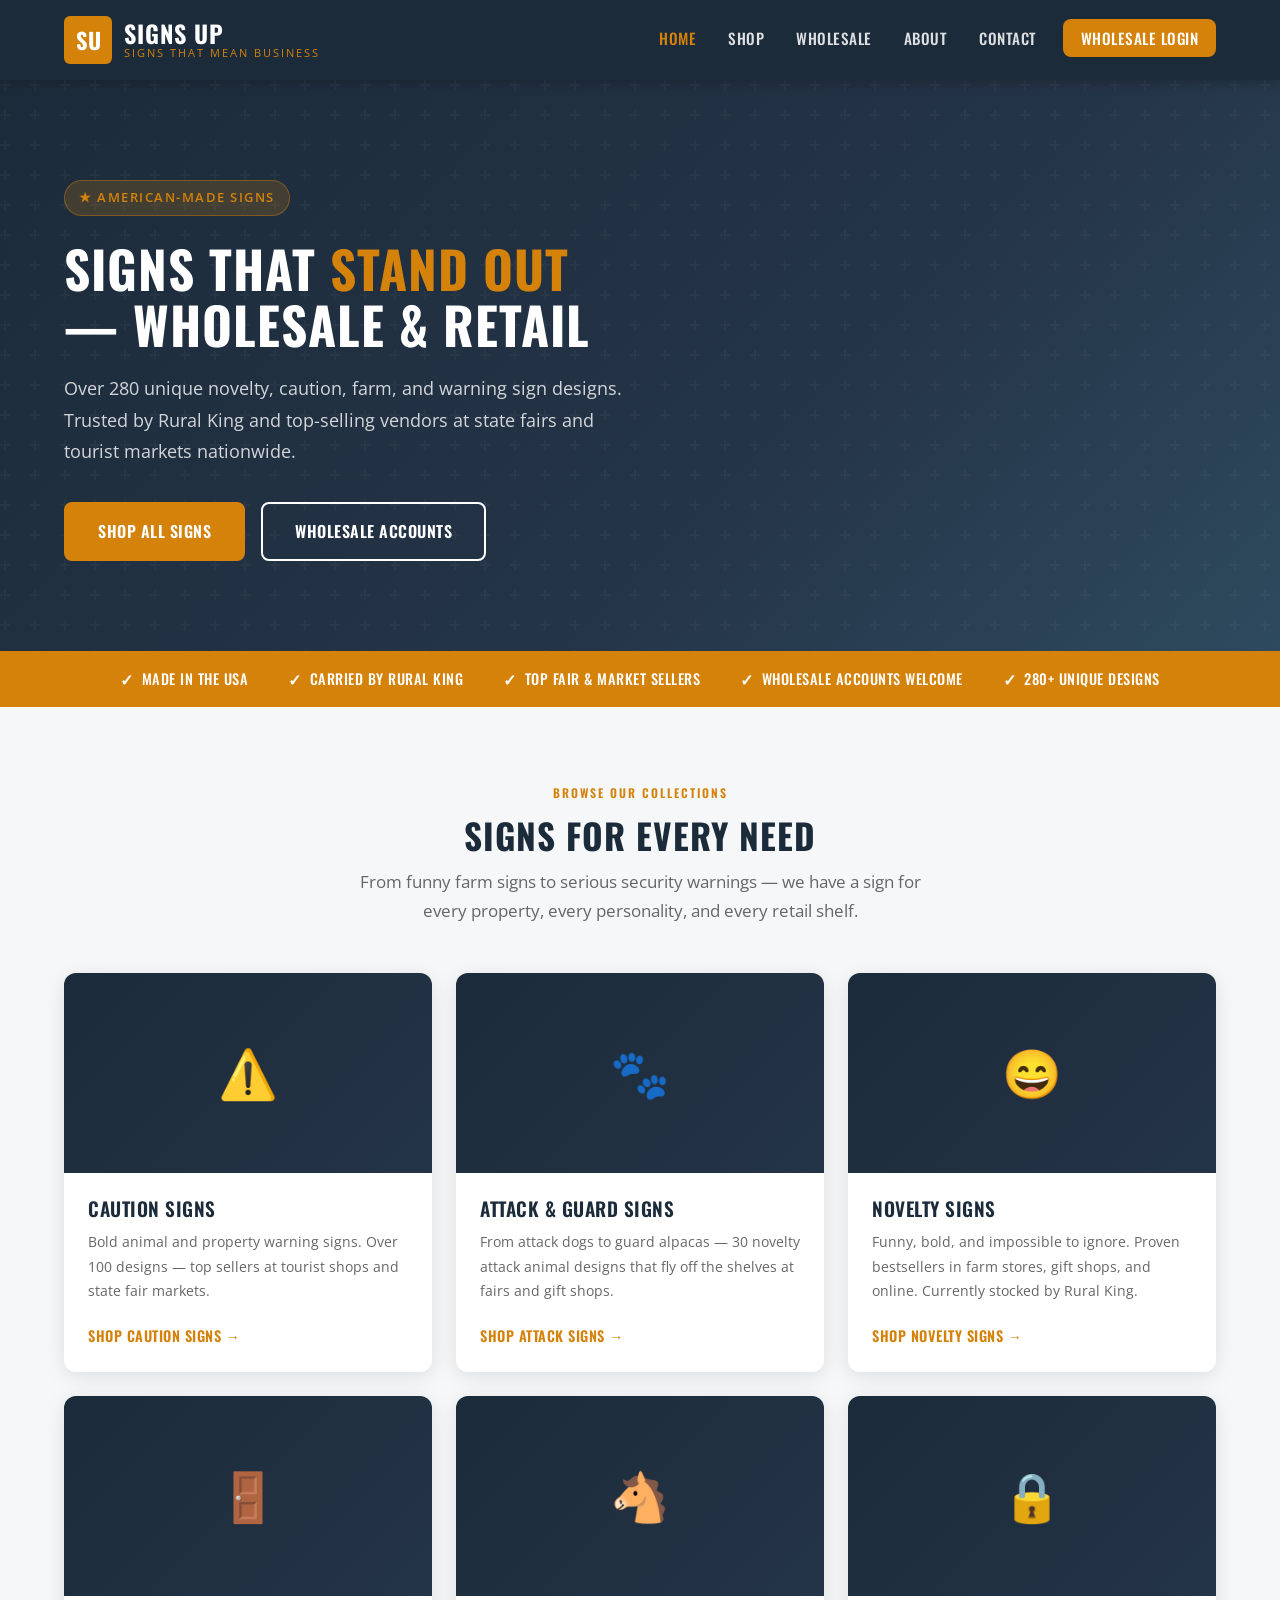
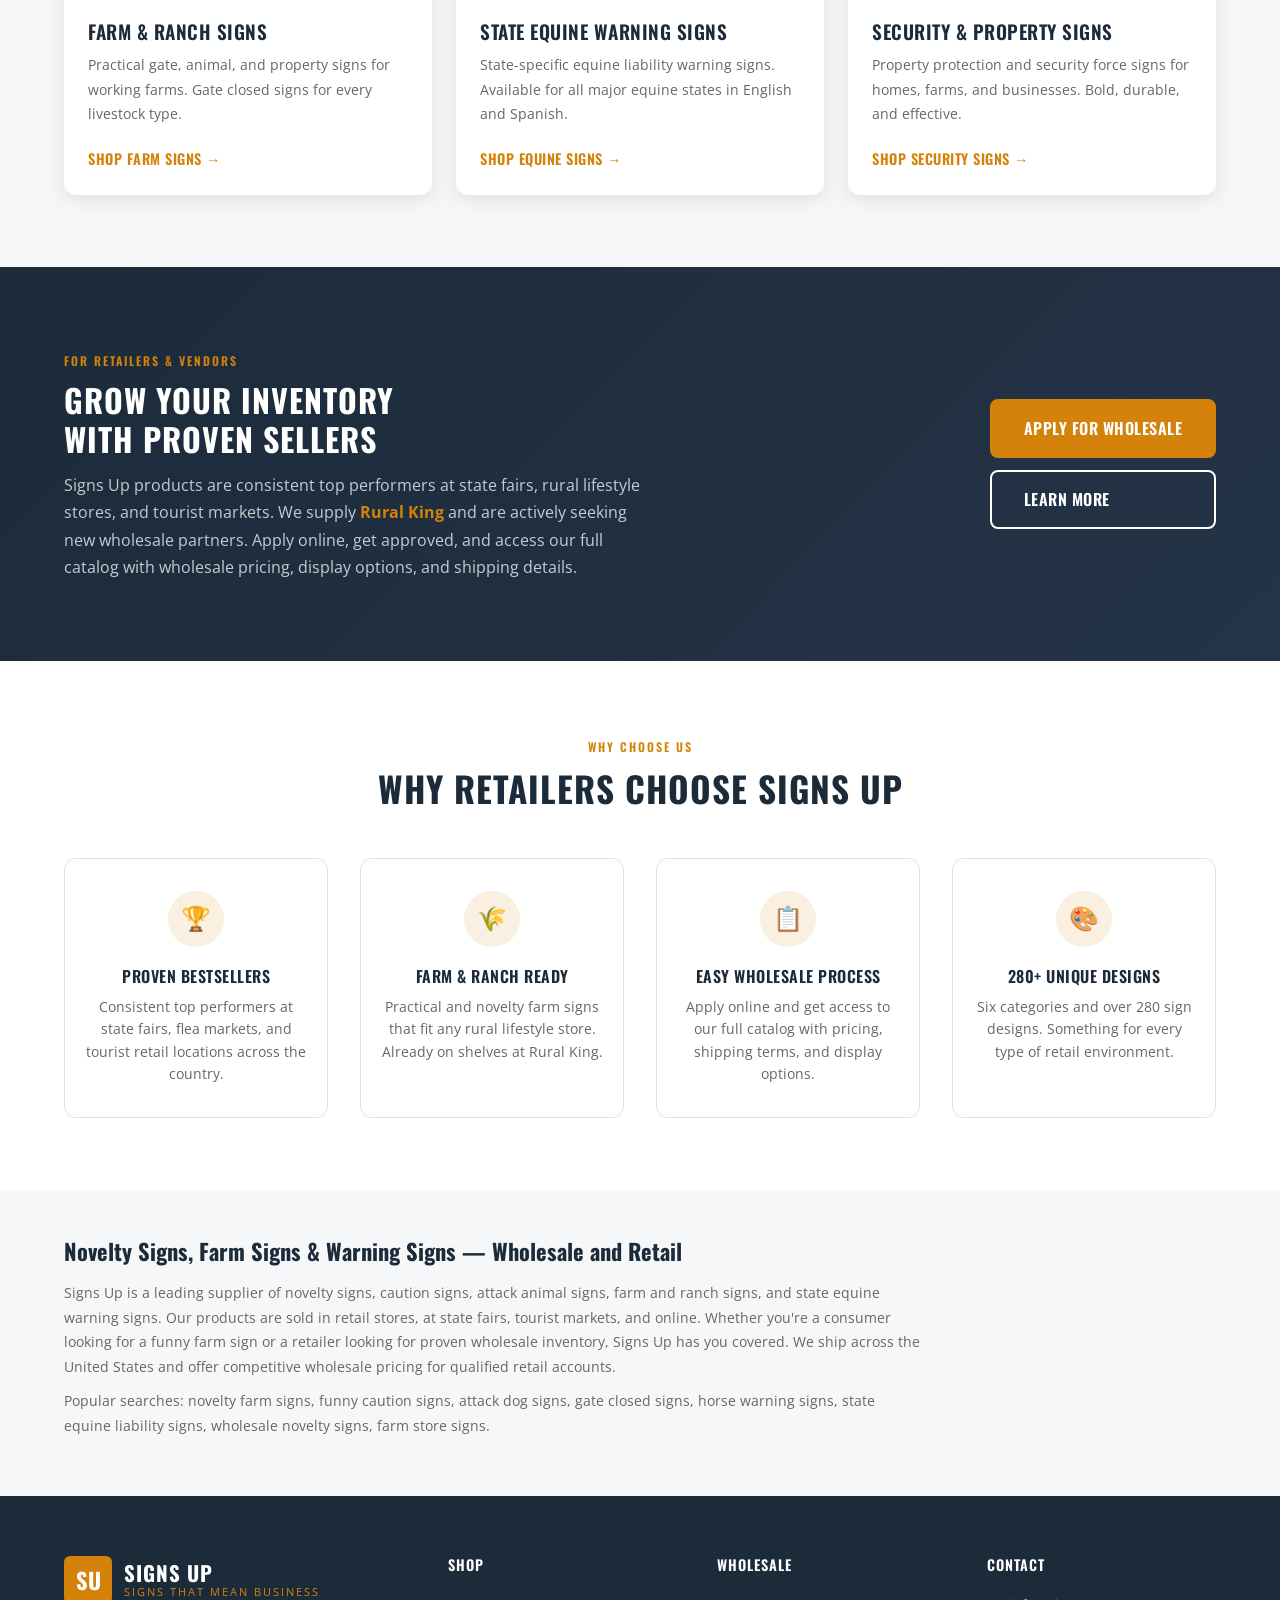
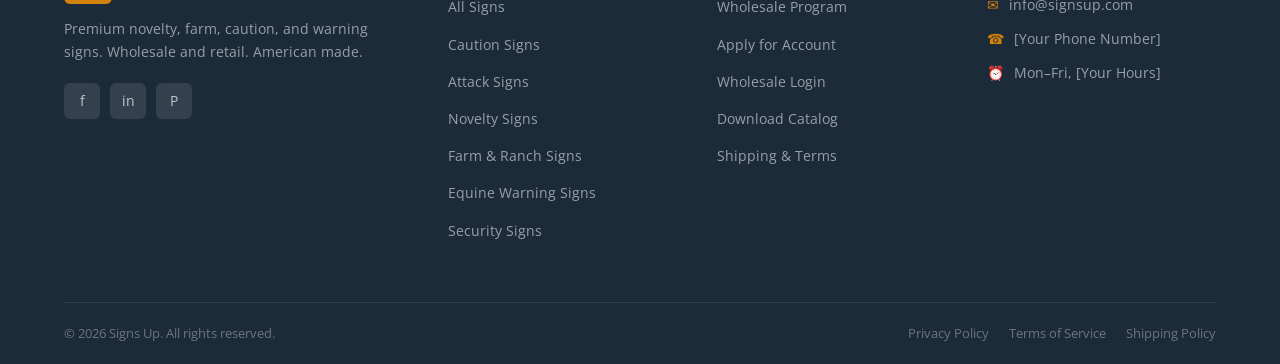
==== index.html @ e5164dad "Initial commit - Signs Up website project Homepage design, content copy, SEO descriptions, and 281 p" ====
<!DOCTYPE html>
<html lang="en">
<head>
  <meta charset="UTF-8" />
  <meta name="viewport" content="width=device-width, initial-scale=1.0" />
  <meta name="description" content="Signs Up — Premium novelty, caution, attack, and farm signs. Wholesale and retail. Trusted by Rural King and vendors at state fairs nationwide." />
  <title>Signs Up | Novelty, Farm &amp; Warning Signs — Wholesale &amp; Retail</title>
  <link rel="stylesheet" href="css/style.css" />
</head>
<body>

<!-- ============================================================
     HEADER
     ============================================================ -->
<header class="site-header">
  <div class="container header-inner">

    <!-- Logo -->
    <a href="index.html" class="site-logo">
      <div class="logo-icon">SU</div>
      <div class="logo-text">
        <span class="logo-name">Signs Up</span>
        <span class="logo-tagline">Signs That Mean Business</span>
      </div>
    </a>

    <!-- Navigation -->
    <nav class="main-nav" id="main-nav">
      <ul>
        <li><a href="index.html" class="active">Home</a></li>
        <li><a href="shop.html">Shop</a></li>
        <li><a href="wholesale.html">Wholesale</a></li>
        <li><a href="about.html">About</a></li>
        <li><a href="contact.html">Contact</a></li>
        <li><a href="wholesale-apply.html" class="nav-wholesale-btn">Wholesale Login</a></li>
      </ul>
    </nav>

    <!-- Mobile Toggle -->
    <button class="nav-toggle" id="nav-toggle" aria-label="Open menu">
      <span></span><span></span><span></span>
    </button>

  </div>
</header>


<!-- ============================================================
     HERO
     ============================================================ -->
<section class="hero">
  <div class="container">
    <div class="hero-inner">
      <div class="hero-badge">&#9733; American-Made Signs</div>
      <h1>Signs That <span>Stand Out</span><br>— Wholesale &amp; Retail</h1>
      <p>
        Over 280 unique novelty, caution, farm, and warning sign designs.
        Trusted by Rural King and top-selling vendors at state fairs and tourist markets nationwide.
      </p>
      <div class="hero-buttons">
        <a href="shop.html" class="btn-primary">Shop All Signs</a>
        <a href="wholesale.html" class="btn-secondary">Wholesale Accounts</a>
      </div>
    </div>
  </div>
</section>


<!-- ============================================================
     TRUST BAR
     ============================================================ -->
<div class="trust-bar">
  <div class="container">
    <ul class="trust-bar-inner">
      <li>Made in the USA</li>
      <li>Carried by Rural King</li>
      <li>Top Fair &amp; Market Sellers</li>
      <li>Wholesale Accounts Welcome</li>
      <li>280+ Unique Designs</li>
    </ul>
  </div>
</div>


<!-- ============================================================
     SHOP BY CATEGORY
     ============================================================ -->
<section class="categories">
  <div class="container">
    <div class="section-header">
      <span class="section-label">Browse Our Collections</span>
      <h2>Signs for Every Need</h2>
      <p>From funny farm signs to serious security warnings — we have a sign for every property, every personality, and every retail shelf.</p>
    </div>

    <div class="category-grid">

      <div class="category-card">
        <div class="category-card-img-placeholder">⚠️</div>
        <div class="category-card-body">
          <h3>Caution Signs</h3>
          <p>Bold animal and property warning signs. Over 100 designs — top sellers at tourist shops and state fair markets.</p>
          <a href="shop.html" class="category-card-link">Shop Caution Signs →</a>
        </div>
      </div>

      <div class="category-card">
        <div class="category-card-img-placeholder">🐾</div>
        <div class="category-card-body">
          <h3>Attack &amp; Guard Signs</h3>
          <p>From attack dogs to guard alpacas — 30 novelty attack animal designs that fly off the shelves at fairs and gift shops.</p>
          <a href="shop.html" class="category-card-link">Shop Attack Signs →</a>
        </div>
      </div>

      <div class="category-card">
        <div class="category-card-img-placeholder">😄</div>
        <div class="category-card-body">
          <h3>Novelty Signs</h3>
          <p>Funny, bold, and impossible to ignore. Proven bestsellers in farm stores, gift shops, and online. Currently stocked by Rural King.</p>
          <a href="shop.html" class="category-card-link">Shop Novelty Signs →</a>
        </div>
      </div>

      <div class="category-card">
        <div class="category-card-img-placeholder">🚪</div>
        <div class="category-card-body">
          <h3>Farm &amp; Ranch Signs</h3>
          <p>Practical gate, animal, and property signs for working farms. Gate closed signs for every livestock type.</p>
          <a href="shop.html" class="category-card-link">Shop Farm Signs →</a>
        </div>
      </div>

      <div class="category-card">
        <div class="category-card-img-placeholder">🐴</div>
        <div class="category-card-body">
          <h3>State Equine Warning Signs</h3>
          <p>State-specific equine liability warning signs. Available for all major equine states in English and Spanish.</p>
          <a href="shop.html" class="category-card-link">Shop Equine Signs →</a>
        </div>
      </div>

      <div class="category-card">
        <div class="category-card-img-placeholder">🔒</div>
        <div class="category-card-body">
          <h3>Security &amp; Property Signs</h3>
          <p>Property protection and security force signs for homes, farms, and businesses. Bold, durable, and effective.</p>
          <a href="shop.html" class="category-card-link">Shop Security Signs →</a>
        </div>
      </div>

    </div>
  </div>
</section>


<!-- ============================================================
     WHOLESALE CTA BAND
     ============================================================ -->
<section class="wholesale-cta">
  <div class="container">
    <div class="wholesale-cta-inner">
      <div>
        <span class="section-label">For Retailers &amp; Vendors</span>
        <h2>Grow Your Inventory<br>With Proven Sellers</h2>
        <p>
          Signs Up products are consistent top performers at state fairs, rural lifestyle stores,
          and tourist markets. We supply <strong>Rural King</strong> and are actively seeking new wholesale partners.
          Apply online, get approved, and access our full catalog with wholesale pricing,
          display options, and shipping details.
        </p>
      </div>
      <div class="wholesale-cta-buttons">
        <a href="wholesale.html" class="btn-primary">Apply for Wholesale</a>
        <a href="wholesale.html" class="btn-secondary">Learn More</a>
      </div>
    </div>
  </div>
</section>


<!-- ============================================================
     WHY SIGNS UP
     ============================================================ -->
<section class="why-us">
  <div class="container">
    <div class="section-header">
      <span class="section-label">Why Choose Us</span>
      <h2>Why Retailers Choose Signs Up</h2>
    </div>
    <div class="features-grid">

      <div class="feature">
        <div class="feature-icon">🏆</div>
        <h3>Proven Bestsellers</h3>
        <p>Consistent top performers at state fairs, flea markets, and tourist retail locations across the country.</p>
      </div>

      <div class="feature">
        <div class="feature-icon">🌾</div>
        <h3>Farm &amp; Ranch Ready</h3>
        <p>Practical and novelty farm signs that fit any rural lifestyle store. Already on shelves at Rural King.</p>
      </div>

      <div class="feature">
        <div class="feature-icon">📋</div>
        <h3>Easy Wholesale Process</h3>
        <p>Apply online and get access to our full catalog with pricing, shipping terms, and display options.</p>
      </div>

      <div class="feature">
        <div class="feature-icon">🎨</div>
        <h3>280+ Unique Designs</h3>
        <p>Six categories and over 280 sign designs. Something for every type of retail environment.</p>
      </div>

    </div>
  </div>
</section>


<!-- ============================================================
     SEO TEXT
     ============================================================ -->
<section class="seo-text">
  <div class="container">
    <h2>Novelty Signs, Farm Signs &amp; Warning Signs — Wholesale and Retail</h2>
    <p>
      Signs Up is a leading supplier of novelty signs, caution signs, attack animal signs, farm and ranch signs,
      and state equine warning signs. Our products are sold in retail stores, at state fairs, tourist markets,
      and online. Whether you're a consumer looking for a funny farm sign or a retailer looking for proven
      wholesale inventory, Signs Up has you covered. We ship across the United States and offer competitive
      wholesale pricing for qualified retail accounts.
    </p>
    <p>
      Popular searches: novelty farm signs, funny caution signs, attack dog signs, gate closed signs,
      horse warning signs, state equine liability signs, wholesale novelty signs, farm store signs.
    </p>
  </div>
</section>


<!-- ============================================================
     FOOTER
     ============================================================ -->
<footer class="site-footer">
  <div class="container">
    <div class="footer-grid">

      <!-- Brand -->
      <div class="footer-brand">
        <div class="site-logo" style="margin-bottom:0;">
          <div class="logo-icon">SU</div>
          <div class="logo-text">
            <span class="logo-name">Signs Up</span>
            <span class="logo-tagline">Signs That Mean Business</span>
          </div>
        </div>
        <p class="footer-tagline">
          Premium novelty, farm, caution, and warning signs.
          Wholesale and retail. American made.
        </p>
        <div class="footer-social">
          <a href="#" class="social-btn" aria-label="Facebook">f</a>
          <a href="#" class="social-btn" aria-label="Instagram">in</a>
          <a href="#" class="social-btn" aria-label="Pinterest">P</a>
        </div>
      </div>

      <!-- Shop -->
      <div class="footer-col">
        <h4>Shop</h4>
        <ul>
          <li><a href="shop.html">All Signs</a></li>
          <li><a href="shop.html">Caution Signs</a></li>
          <li><a href="shop.html">Attack Signs</a></li>
          <li><a href="shop.html">Novelty Signs</a></li>
          <li><a href="shop.html">Farm &amp; Ranch Signs</a></li>
          <li><a href="shop.html">Equine Warning Signs</a></li>
          <li><a href="shop.html">Security Signs</a></li>
        </ul>
      </div>

      <!-- Wholesale -->
      <div class="footer-col">
        <h4>Wholesale</h4>
        <ul>
          <li><a href="wholesale.html">Wholesale Program</a></li>
          <li><a href="wholesale.html">Apply for Account</a></li>
          <li><a href="wholesale.html">Wholesale Login</a></li>
          <li><a href="wholesale.html">Download Catalog</a></li>
          <li><a href="wholesale.html">Shipping &amp; Terms</a></li>
        </ul>
      </div>

      <!-- Contact -->
      <div class="footer-col">
        <h4>Contact</h4>
        <ul class="footer-contact">
          <li><span>✉</span><span>info@signsup.com</span></li>
          <li><span>☎</span><span>[Your Phone Number]</span></li>
          <li><span>⏰</span><span>Mon–Fri, [Your Hours]</span></li>
        </ul>
      </div>

    </div>

    <!-- Footer Bottom -->
    <div class="footer-bottom">
      <p>&copy; 2026 Signs Up. All rights reserved.</p>
      <div class="footer-bottom-links">
        <a href="#">Privacy Policy</a>
        <a href="#">Terms of Service</a>
        <a href="#">Shipping Policy</a>
      </div>
    </div>
  </div>
</footer>

<!-- Mobile Nav Script -->
<script>
  const toggle = document.getElementById('nav-toggle');
  const nav = document.getElementById('main-nav');
  toggle.addEventListener('click', () => {
    const isOpen = nav.style.display === 'block';
    nav.style.display = isOpen ? '' : 'block';
    nav.style.position = 'absolute';
    nav.style.top = '80px';
    nav.style.left = '0';
    nav.style.right = '0';
    nav.style.background = '#1C2B3A';
    nav.style.padding = '16px 24px 24px';
    if (!isOpen) {
      nav.querySelector('ul').style.flexDirection = 'column';
      nav.querySelector('ul').style.gap = '4px';
    }
  });
</script>

</body>
</html>
---- css/style.css ----
/* ============================================================
   SIGNS UP — Main Stylesheet
   Clean, modern, mobile-first design
   ============================================================ */

/* --- Google Fonts --- */
@import url('https://fonts.googleapis.com/css2?family=Oswald:wght@400;500;600;700&family=Open+Sans:wght@400;500;600&display=swap');

/* --- CSS Variables --- */
:root {
  --dark:       #1C2B3A;
  --dark-light: #243447;
  --accent:     #D4820A;
  --accent-hover: #B86E08;
  --light-bg:   #F5F7F9;
  --white:      #FFFFFF;
  --text:       #333333;
  --text-muted: #666666;
  --border:     #E0E0E0;
  --shadow:     0 4px 20px rgba(0,0,0,0.10);
  --radius:     8px;
  --transition: all 0.25s ease;
}

/* --- Reset & Base --- */
*, *::before, *::after { box-sizing: border-box; margin: 0; padding: 0; }

html { scroll-behavior: smooth; font-size: 16px; }

body {
  font-family: 'Open Sans', sans-serif;
  color: var(--text);
  background: var(--white);
  line-height: 1.7;
}

h1, h2, h3, h4 {
  font-family: 'Oswald', sans-serif;
  line-height: 1.2;
  color: var(--dark);
}

a { color: var(--accent); text-decoration: none; transition: var(--transition); }
a:hover { color: var(--accent-hover); }

img { max-width: 100%; height: auto; display: block; }

ul { list-style: none; }

.container {
  max-width: 1200px;
  margin: 0 auto;
  padding: 0 24px;
}

section { padding: 72px 0; }

/* --- Buttons --- */
.btn-primary, .btn-secondary {
  display: inline-block;
  padding: 14px 32px;
  border-radius: var(--radius);
  font-family: 'Oswald', sans-serif;
  font-size: 1rem;
  font-weight: 600;
  letter-spacing: 0.5px;
  text-transform: uppercase;
  transition: var(--transition);
  cursor: pointer;
  border: 2px solid transparent;
}

.btn-primary {
  background: var(--accent);
  color: var(--white);
  border-color: var(--accent);
}
.btn-primary:hover {
  background: var(--accent-hover);
  border-color: var(--accent-hover);
  color: var(--white);
  transform: translateY(-2px);
  box-shadow: 0 6px 20px rgba(212,130,10,0.35);
}

.btn-secondary {
  background: transparent;
  color: var(--white);
  border-color: var(--white);
}
.btn-secondary:hover {
  background: var(--white);
  color: var(--dark);
  transform: translateY(-2px);
}

/* ============================================================
   HEADER & NAVIGATION
   ============================================================ */
.site-header {
  background: var(--dark);
  position: sticky;
  top: 0;
  z-index: 1000;
  box-shadow: 0 2px 12px rgba(0,0,0,0.25);
}

.header-inner {
  display: flex;
  align-items: center;
  justify-content: space-between;
  height: 80px;
}

/* Logo */
.site-logo {
  display: flex;
  align-items: center;
  gap: 12px;
  text-decoration: none;
}

.logo-icon {
  width: 48px;
  height: 48px;
  background: var(--accent);
  border-radius: 6px;
  display: flex;
  align-items: center;
  justify-content: center;
  font-family: 'Oswald', sans-serif;
  font-size: 1.4rem;
  font-weight: 700;
  color: var(--white);
  flex-shrink: 0;
}

.logo-text {
  display: flex;
  flex-direction: column;
  line-height: 1;
}

.logo-name {
  font-family: 'Oswald', sans-serif;
  font-size: 1.5rem;
  font-weight: 700;
  color: var(--white);
  letter-spacing: 1px;
  text-transform: uppercase;
}

.logo-tagline {
  font-family: 'Open Sans', sans-serif;
  font-size: 0.7rem;
  color: var(--accent);
  letter-spacing: 2px;
  text-transform: uppercase;
  margin-top: 2px;
}

/* Navigation */
.main-nav ul {
  display: flex;
  align-items: center;
  gap: 4px;
}

.main-nav a {
  color: rgba(255,255,255,0.85);
  font-family: 'Oswald', sans-serif;
  font-size: 0.95rem;
  font-weight: 500;
  letter-spacing: 0.5px;
  text-transform: uppercase;
  padding: 8px 14px;
  border-radius: 4px;
  transition: var(--transition);
}

.main-nav a:hover {
  color: var(--white);
  background: rgba(255,255,255,0.1);
}

.main-nav a.active {
  color: var(--accent);
}

.nav-wholesale-btn {
  background: var(--accent) !important;
  color: var(--white) !important;
  padding: 8px 18px !important;
  border-radius: var(--radius) !important;
  margin-left: 8px;
}

.nav-wholesale-btn:hover {
  background: var(--accent-hover) !important;
}

/* Mobile hamburger */
.nav-toggle {
  display: none;
  flex-direction: column;
  gap: 5px;
  background: none;
  border: none;
  cursor: pointer;
  padding: 4px;
}

.nav-toggle span {
  display: block;
  width: 26px;
  height: 2px;
  background: var(--white);
  border-radius: 2px;
  transition: var(--transition);
}

/* ============================================================
   HERO SECTION
   ============================================================ */
.hero {
  background: linear-gradient(135deg, var(--dark) 0%, var(--dark-light) 60%, #2E4A5E 100%);
  padding: 100px 0 90px;
  position: relative;
  overflow: hidden;
}

.hero::before {
  content: '';
  position: absolute;
  inset: 0;
  background: url("data:image/svg+xml,%3Csvg width='60' height='60' viewBox='0 0 60 60' xmlns='http://www.w3.org/2000/svg'%3E%3Cg fill='none' fill-rule='evenodd'%3E%3Cg fill='%23ffffff' fill-opacity='0.03'%3E%3Cpath d='M36 34v-4h-2v4h-4v2h4v4h2v-4h4v-2h-4zm0-30V0h-2v4h-4v2h4v4h2V6h4V4h-4zM6 34v-4H4v4H0v2h4v4h2v-4h4v-2H6zM6 4V0H4v4H0v2h4v4h2V6h4V4H6z'/%3E%3C/g%3E%3C/g%3E%3C/svg%3E");
}

.hero-inner {
  position: relative;
  z-index: 1;
  max-width: 700px;
}

.hero-badge {
  display: inline-flex;
  align-items: center;
  gap: 8px;
  background: rgba(212,130,10,0.2);
  border: 1px solid rgba(212,130,10,0.4);
  color: var(--accent);
  font-size: 0.8rem;
  font-weight: 600;
  letter-spacing: 1.5px;
  text-transform: uppercase;
  padding: 6px 14px;
  border-radius: 20px;
  margin-bottom: 24px;
}

.hero h1 {
  font-family: 'Oswald', sans-serif;
  font-size: 3.2rem;
  font-weight: 700;
  color: var(--white);
  line-height: 1.1;
  margin-bottom: 20px;
  text-transform: uppercase;
  letter-spacing: 1px;
}

.hero h1 span {
  color: var(--accent);
}

.hero p {
  font-size: 1.15rem;
  color: rgba(255,255,255,0.8);
  margin-bottom: 36px;
  max-width: 560px;
}

.hero-buttons {
  display: flex;
  gap: 16px;
  flex-wrap: wrap;
}

/* ============================================================
   TRUST BAR
   ============================================================ */
.trust-bar {
  background: var(--accent);
  padding: 0;
}

.trust-bar-inner {
  display: flex;
  align-items: center;
  justify-content: center;
  gap: 40px;
  height: 56px;
  flex-wrap: wrap;
  padding: 8px 24px;
}

.trust-bar-inner li {
  color: var(--white);
  font-family: 'Oswald', sans-serif;
  font-size: 0.9rem;
  font-weight: 500;
  letter-spacing: 0.5px;
  text-transform: uppercase;
  display: flex;
  align-items: center;
  gap: 8px;
}

.trust-bar-inner li::before {
  content: '✓';
  font-weight: 700;
  font-size: 1rem;
}

/* ============================================================
   SHOP BY CATEGORY
   ============================================================ */
.categories {
  background: var(--light-bg);
}

.section-header {
  text-align: center;
  margin-bottom: 48px;
}

.section-header h2 {
  font-size: 2.2rem;
  font-weight: 700;
  text-transform: uppercase;
  letter-spacing: 1px;
  margin-bottom: 12px;
}

.section-header p {
  color: var(--text-muted);
  font-size: 1.05rem;
  max-width: 580px;
  margin: 0 auto;
}

.section-label {
  display: inline-block;
  font-family: 'Oswald', sans-serif;
  font-size: 0.75rem;
  font-weight: 600;
  letter-spacing: 2px;
  text-transform: uppercase;
  color: var(--accent);
  margin-bottom: 10px;
}

.category-grid {
  display: grid;
  grid-template-columns: repeat(3, 1fr);
  gap: 24px;
}

.category-card {
  background: var(--white);
  border-radius: 12px;
  overflow: hidden;
  box-shadow: var(--shadow);
  transition: var(--transition);
  display: flex;
  flex-direction: column;
}

.category-card:hover {
  transform: translateY(-6px);
  box-shadow: 0 12px 36px rgba(0,0,0,0.15);
}

.category-card-img {
  width: 100%;
  height: 200px;
  object-fit: cover;
  background: #ddd;
}

.category-card-img-placeholder {
  width: 100%;
  height: 200px;
  background: linear-gradient(135deg, var(--dark) 0%, var(--dark-light) 100%);
  display: flex;
  align-items: center;
  justify-content: center;
  font-size: 3rem;
}

.category-card-body {
  padding: 24px;
  flex: 1;
  display: flex;
  flex-direction: column;
}

.category-card-body h3 {
  font-size: 1.2rem;
  font-weight: 600;
  text-transform: uppercase;
  letter-spacing: 0.5px;
  margin-bottom: 10px;
}

.category-card-body p {
  color: var(--text-muted);
  font-size: 0.9rem;
  margin-bottom: 20px;
  flex: 1;
}

.category-card-link {
  color: var(--accent);
  font-family: 'Oswald', sans-serif;
  font-size: 0.9rem;
  font-weight: 600;
  text-transform: uppercase;
  letter-spacing: 0.5px;
  display: flex;
  align-items: center;
  gap: 6px;
  transition: var(--transition);
}

.category-card-link:hover {
  gap: 10px;
  color: var(--accent-hover);
}

/* ============================================================
   WHOLESALE CTA BAND
   ============================================================ */
.wholesale-cta {
  background: linear-gradient(135deg, var(--dark) 0%, var(--dark-light) 100%);
  padding: 80px 0;
}

.wholesale-cta-inner {
  display: grid;
  grid-template-columns: 1fr auto;
  align-items: center;
  gap: 48px;
}

.wholesale-cta h2 {
  font-size: 2rem;
  font-weight: 700;
  color: var(--white);
  text-transform: uppercase;
  letter-spacing: 1px;
  margin-bottom: 14px;
}

.wholesale-cta p {
  color: rgba(255,255,255,0.75);
  font-size: 1rem;
  max-width: 580px;
}

.wholesale-cta p strong {
  color: var(--accent);
}

.wholesale-cta-buttons {
  display: flex;
  flex-direction: column;
  gap: 12px;
  flex-shrink: 0;
}

/* ============================================================
   WHY SIGNS UP
   ============================================================ */
.why-us { background: var(--white); }

.features-grid {
  display: grid;
  grid-template-columns: repeat(4, 1fr);
  gap: 32px;
  margin-top: 48px;
}

.feature {
  text-align: center;
  padding: 32px 20px;
  border-radius: 12px;
  border: 1px solid var(--border);
  transition: var(--transition);
}

.feature:hover {
  border-color: var(--accent);
  box-shadow: var(--shadow);
  transform: translateY(-4px);
}

.feature-icon {
  width: 56px;
  height: 56px;
  background: rgba(212,130,10,0.12);
  border-radius: 50%;
  display: flex;
  align-items: center;
  justify-content: center;
  margin: 0 auto 20px;
  font-size: 1.5rem;
}

.feature h3 {
  font-size: 1rem;
  font-weight: 600;
  text-transform: uppercase;
  letter-spacing: 0.5px;
  margin-bottom: 10px;
}

.feature p {
  color: var(--text-muted);
  font-size: 0.875rem;
  line-height: 1.6;
}

/* ============================================================
   SEO TEXT SECTION
   ============================================================ */
.seo-text {
  background: var(--light-bg);
  padding: 48px 0;
}

.seo-text h2 {
  font-size: 1.4rem;
  margin-bottom: 16px;
  color: var(--dark);
}

.seo-text p {
  color: var(--text-muted);
  font-size: 0.9rem;
  margin-bottom: 10px;
  max-width: 860px;
}

/* ============================================================
   FOOTER
   ============================================================ */
.site-footer {
  background: var(--dark);
  padding: 60px 0 0;
}

.footer-grid {
  display: grid;
  grid-template-columns: 1.5fr 1fr 1fr 1fr;
  gap: 40px;
  padding-bottom: 48px;
}

.footer-brand .logo-name { font-size: 1.3rem; }

.footer-tagline {
  color: rgba(255,255,255,0.55);
  font-size: 0.875rem;
  margin-top: 14px;
  line-height: 1.6;
}

.footer-social {
  display: flex;
  gap: 10px;
  margin-top: 20px;
}

.social-btn {
  width: 36px;
  height: 36px;
  background: rgba(255,255,255,0.1);
  border-radius: 6px;
  display: flex;
  align-items: center;
  justify-content: center;
  color: rgba(255,255,255,0.7);
  font-size: 0.9rem;
  transition: var(--transition);
}

.social-btn:hover {
  background: var(--accent);
  color: var(--white);
}

.footer-col h4 {
  color: var(--white);
  font-family: 'Oswald', sans-serif;
  font-size: 0.9rem;
  font-weight: 600;
  text-transform: uppercase;
  letter-spacing: 1px;
  margin-bottom: 20px;
}

.footer-col ul li {
  margin-bottom: 10px;
}

.footer-col ul li a {
  color: rgba(255,255,255,0.55);
  font-size: 0.875rem;
  transition: var(--transition);
}

.footer-col ul li a:hover {
  color: var(--accent);
}

.footer-contact li {
  display: flex;
  gap: 10px;
  color: rgba(255,255,255,0.55);
  font-size: 0.875rem;
  margin-bottom: 10px;
}

.footer-contact li span:first-child {
  color: var(--accent);
  flex-shrink: 0;
}

.footer-bottom {
  border-top: 1px solid rgba(255,255,255,0.08);
  padding: 20px 0;
  display: flex;
  align-items: center;
  justify-content: space-between;
  gap: 16px;
  flex-wrap: wrap;
}

.footer-bottom p {
  color: rgba(255,255,255,0.35);
  font-size: 0.8rem;
}

.footer-bottom-links {
  display: flex;
  gap: 20px;
}

.footer-bottom-links a {
  color: rgba(255,255,255,0.35);
  font-size: 0.8rem;
}

.footer-bottom-links a:hover {
  color: var(--accent);
}

/* ============================================================
   RESPONSIVE
   ============================================================ */
@media (max-width: 1024px) {
  .features-grid { grid-template-columns: repeat(2, 1fr); }
  .footer-grid { grid-template-columns: 1fr 1fr; }
}

@media (max-width: 768px) {
  .hero h1 { font-size: 2.2rem; }
  .category-grid { grid-template-columns: repeat(2, 1fr); }
  .wholesale-cta-inner { grid-template-columns: 1fr; gap: 28px; }
  .wholesale-cta-buttons { flex-direction: row; flex-wrap: wrap; }
  .main-nav { display: none; }
  .nav-toggle { display: flex; }
  .footer-grid { grid-template-columns: 1fr; gap: 28px; }
  .trust-bar-inner { gap: 16px; justify-content: flex-start; }
}

@media (max-width: 480px) {
  .hero h1 { font-size: 1.8rem; }
  .category-grid { grid-template-columns: 1fr; }
  .features-grid { grid-template-columns: 1fr; }
  .hero-buttons { flex-direction: column; }
  section { padding: 48px 0; }
}
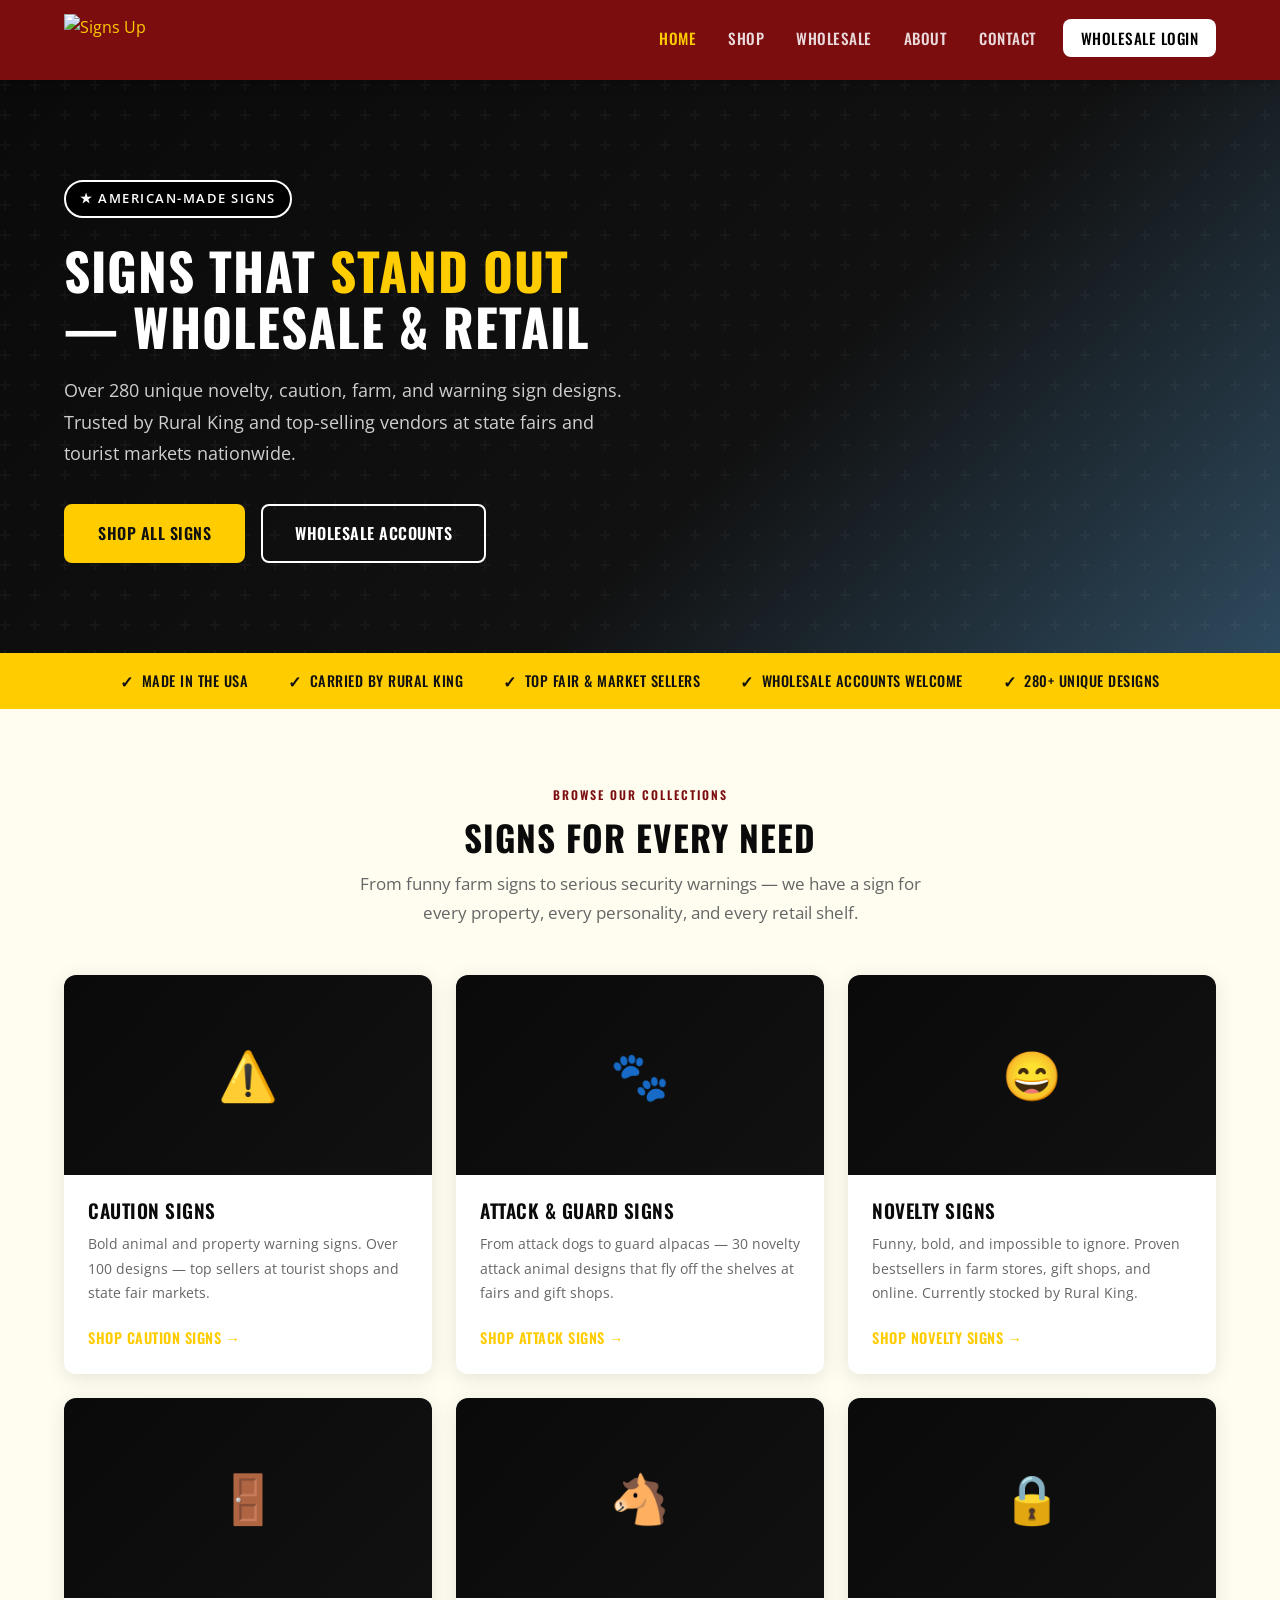
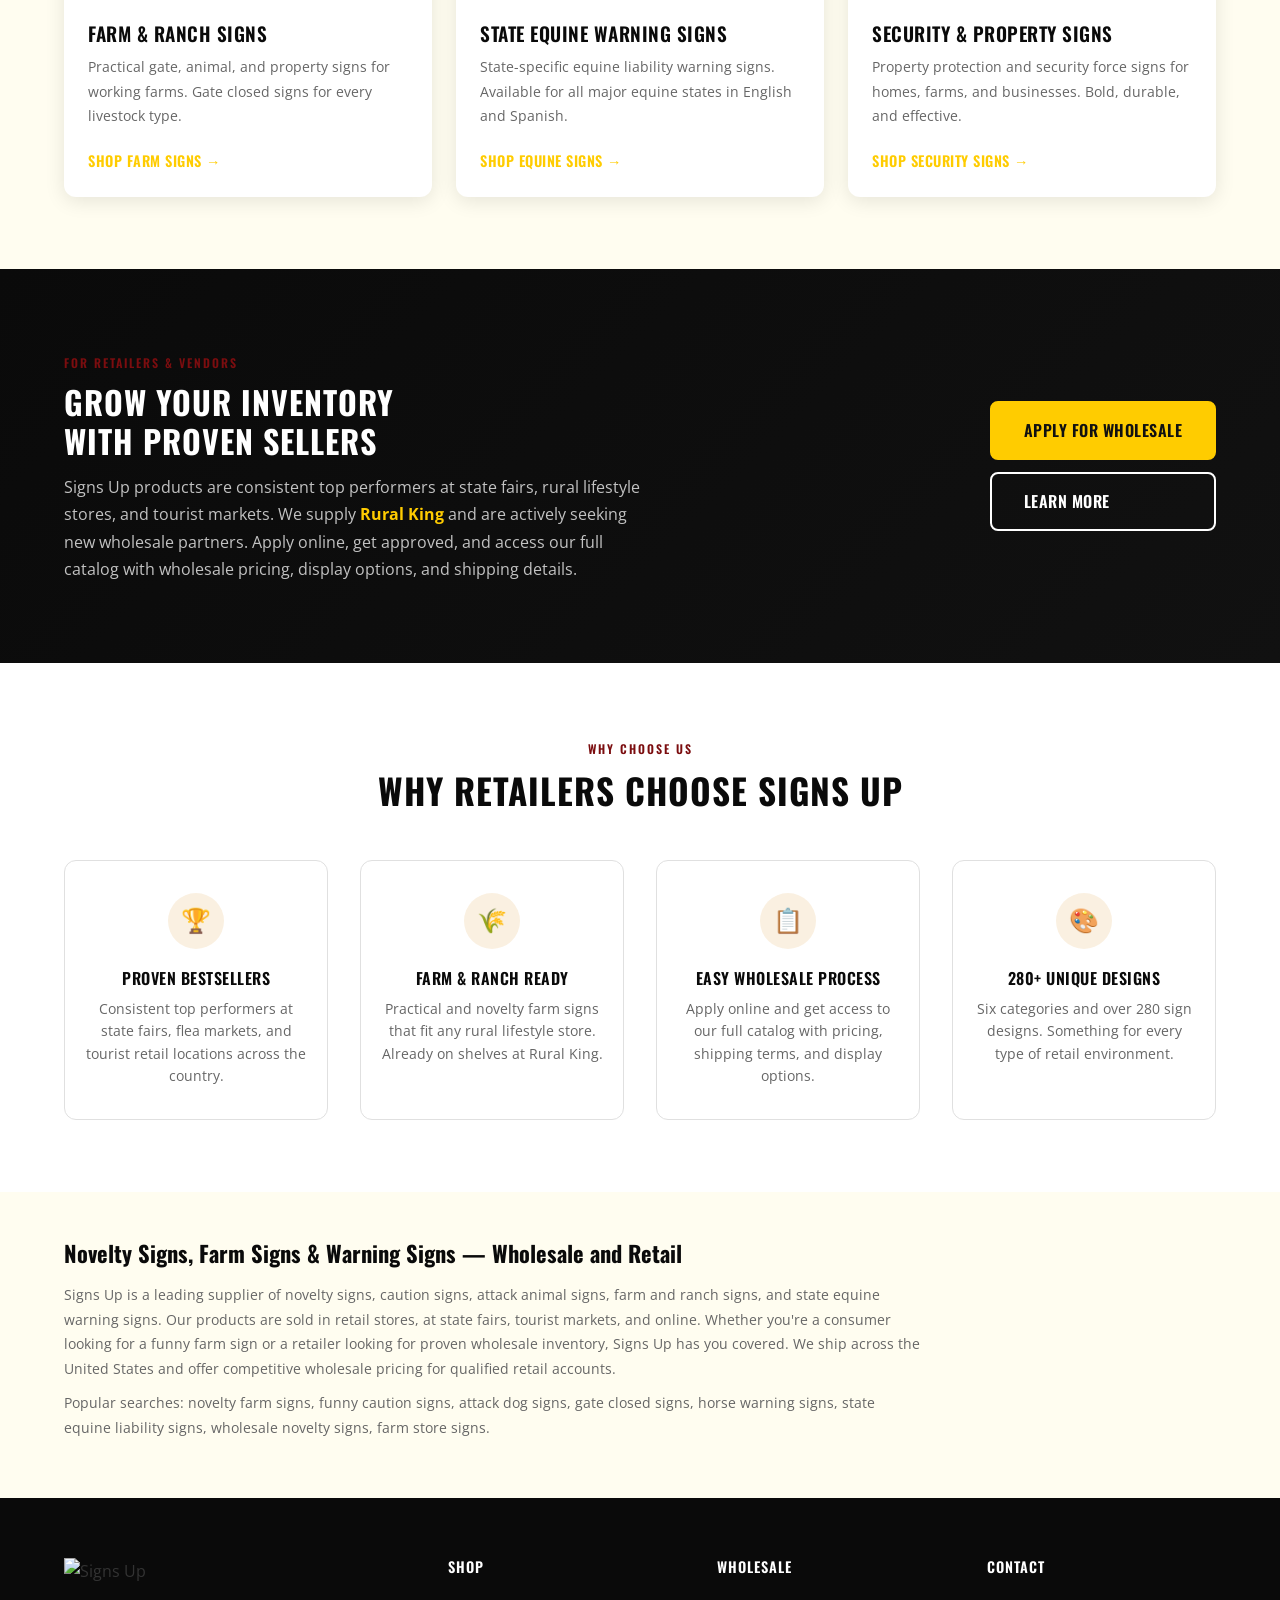
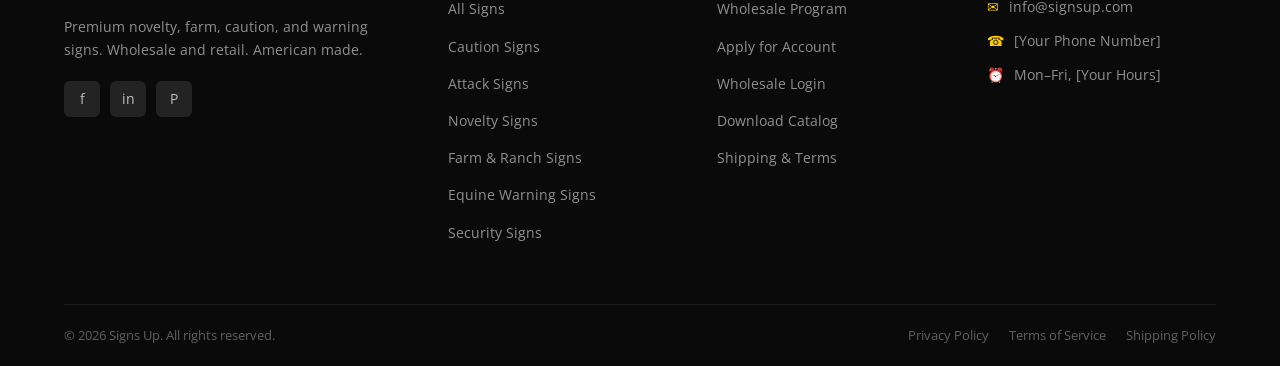
==== commit 089ce570: "Update color scheme: deep red header, yellow body accents, black body, logo swap Co-Authored-By: Cla" ====
--- a/index.html
+++ b/index.html
@@ -17,11 +17,7 @@
 
     <!-- Logo -->
     <a href="index.html" class="site-logo">
-      <div class="logo-icon">SU</div>
-      <div class="logo-text">
-        <span class="logo-name">Signs Up</span>
-        <span class="logo-tagline">Signs That Mean Business</span>
-      </div>
+      <img src="Logo.png" alt="Signs Up" class="logo-img" />
     </a>
 
     <!-- Navigation -->
@@ -250,11 +246,7 @@
       <!-- Brand -->
       <div class="footer-brand">
         <div class="site-logo" style="margin-bottom:0;">
-          <div class="logo-icon">SU</div>
-          <div class="logo-text">
-            <span class="logo-name">Signs Up</span>
-            <span class="logo-tagline">Signs That Mean Business</span>
-          </div>
+          <img src="Logo.png" alt="Signs Up" class="logo-img" />
         </div>
         <p class="footer-tagline">
           Premium novelty, farm, caution, and warning signs.
--- a/css/style.css
+++ b/css/style.css
@@ -8,11 +8,12 @@
 
 /* --- CSS Variables --- */
 :root {
-  --dark:       #1C2B3A;
-  --dark-light: #243447;
-  --accent:     #D4820A;
-  --accent-hover: #B86E08;
-  --light-bg:   #F5F7F9;
+  --dark:       #0A0A0A;
+  --dark-light: #111111;
+  --accent:     #FFCC00;
+  --accent-hover: #E6B800;
+  --light-bg:   #FFFDF0;
+  --header-red: #7B0D0F;
   --white:      #FFFFFF;
   --text:       #333333;
   --text-muted: #666666;
@@ -72,15 +73,15 @@
 
 .btn-primary {
   background: var(--accent);
-  color: var(--white);
+  color: #111111;
   border-color: var(--accent);
 }
 .btn-primary:hover {
   background: var(--accent-hover);
   border-color: var(--accent-hover);
-  color: var(--white);
+  color: #111111;
   transform: translateY(-2px);
-  box-shadow: 0 6px 20px rgba(212,130,10,0.35);
+  box-shadow: 0 6px 20px rgba(255,204,0,0.45);
 }
 
 .btn-secondary {
@@ -98,7 +99,7 @@
    HEADER & NAVIGATION
    ============================================================ */
 .site-header {
-  background: var(--dark);
+  background: var(--header-red);
   position: sticky;
   top: 0;
   z-index: 1000;
@@ -121,18 +122,12 @@
 }
 
 .logo-icon {
-  width: 48px;
-  height: 48px;
-  background: var(--accent);
-  border-radius: 6px;
-  display: flex;
-  align-items: center;
-  justify-content: center;
-  font-family: 'Oswald', sans-serif;
-  font-size: 1.4rem;
-  font-weight: 700;
-  color: var(--white);
-  flex-shrink: 0;
+  display: none;
+}
+
+.logo-img {
+  height: 52px;
+  width: auto;
 }
 
 .logo-text {
@@ -188,15 +183,16 @@
 }
 
 .nav-wholesale-btn {
-  background: var(--accent) !important;
-  color: var(--white) !important;
+  background: var(--white) !important;
+  color: #000000 !important;
   padding: 8px 18px !important;
   border-radius: var(--radius) !important;
   margin-left: 8px;
 }
 
 .nav-wholesale-btn:hover {
-  background: var(--accent-hover) !important;
+  background: #f0e0e0 !important;
+  color: var(--accent-hover) !important;
 }
 
 /* Mobile hamburger */
@@ -246,9 +242,9 @@
   display: inline-flex;
   align-items: center;
   gap: 8px;
-  background: rgba(212,130,10,0.2);
-  border: 1px solid rgba(212,130,10,0.4);
-  color: var(--accent);
+  background: #000000;
+  border: 2px solid #ffffff;
+  color: #ffffff;
   font-size: 0.8rem;
   font-weight: 600;
   letter-spacing: 1.5px;
@@ -305,7 +301,7 @@
 }
 
 .trust-bar-inner li {
-  color: var(--white);
+  color: #111111;
   font-family: 'Oswald', sans-serif;
   font-size: 0.9rem;
   font-weight: 500;
@@ -356,7 +352,7 @@
   font-weight: 600;
   letter-spacing: 2px;
   text-transform: uppercase;
-  color: var(--accent);
+  color: var(--header-red);
   margin-bottom: 10px;
 }
 
@@ -568,6 +564,10 @@
 }
 
 .footer-brand .logo-name { font-size: 1.3rem; }
+
+.footer-brand .logo-img {
+  height: 44px;
+}
 
 .footer-tagline {
   color: rgba(255,255,255,0.55);
